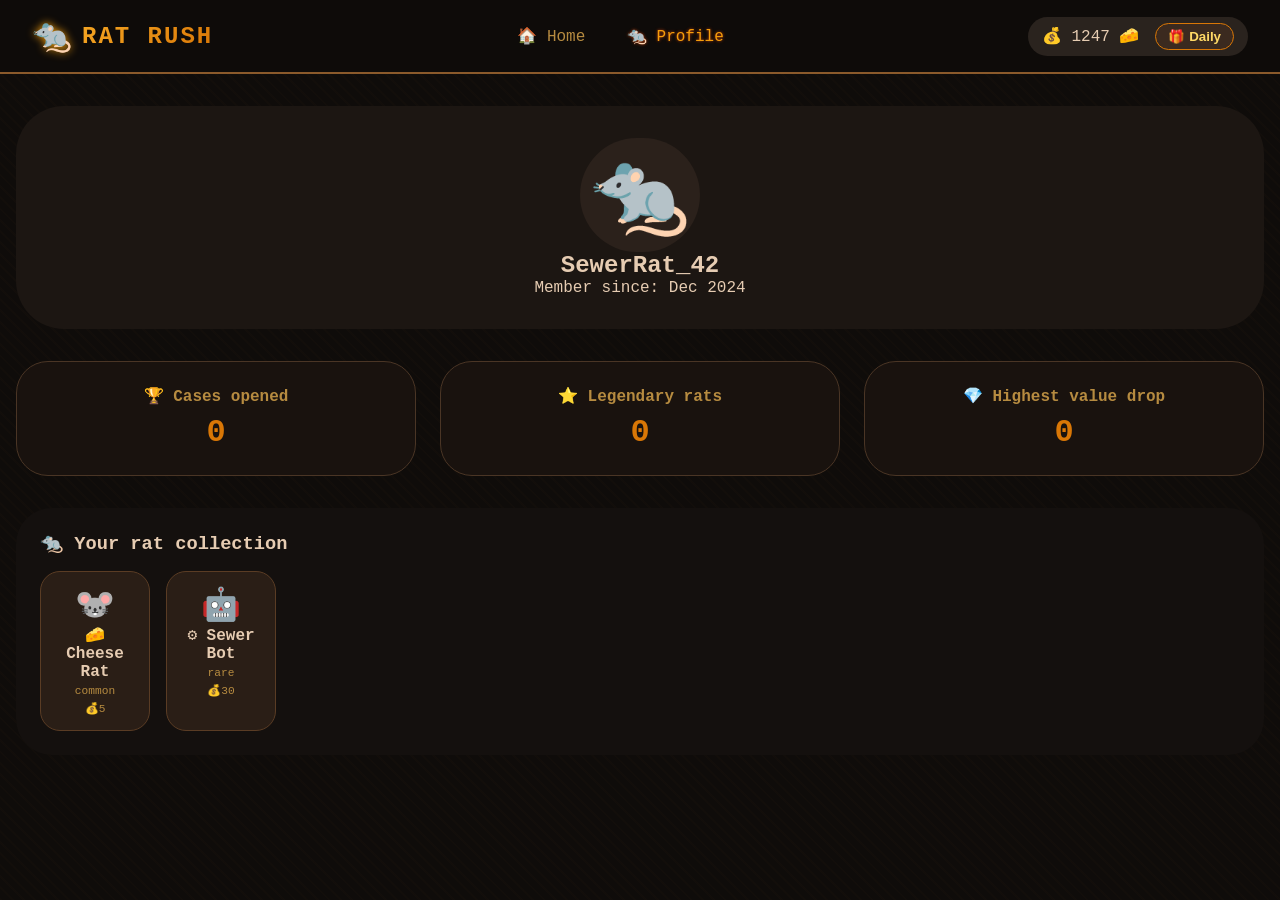
==== profile.html @ 148ac922 "Start добавил профиль и кейсами" ====
<!DOCTYPE html>
<html lang="en">
<head>
    <meta charset="UTF-8">
    <title>Rat Rush — Profile</title>
    <link rel="stylesheet" href="css/style.css">
    <link rel="stylesheet" href="css/profile.css">
</head>
<body>

    <nav class="navbar">
        <div class="logo">
            <span class="logo-icon">🐀</span>
            <span class="logo-text">RAT RUSH</span>
        </div>
        <div class="nav-links">
            <a href="index.html">🏠 Home</a>
            <a href="profile.html" class="active">🐀 Profile</a>
        </div>
        <div class="user-info">
            <span>💰 <span id="balance">1247</span> 🧀</span>
            <button id="dailyBonusBtn" class="daily-btn">🎁 Daily</button>
        </div>
    </nav>

    <main>
        <div class="profile-header">
            <div class="avatar">🐀</div>
            <h2>SewerRat_42</h2>
            <p>Member since: Dec 2024</p>
        </div>

        <div class="stats-grid">
            <div class="stat-card">
                <h3>🏆 Cases opened</h3>
                <p id="totalOpened">0</p>
            </div>
            <div class="stat-card">
                <h3>⭐ Legendary rats</h3>
                <p id="legendaryCount">0</p>
            </div>
            <div class="stat-card">
                <h3>💎 Highest value drop</h3>
                <p id="highestDrop">0</p>
            </div>
        </div>

        <div class="inventory">
            <h3>🐀 Your rat collection</h3>
            <div id="inventoryList" class="inventory-grid">
                <!-- loaded from localStorage -->
            </div>
        </div>
    </main>

    <script src="js/common.js"></script>
    <script src="js/profile.js"></script>
</body>
</html>
---- css/style.css ----
:root {
    --bg-dark: #0f0c0a;
    --bg-card: #1c1714;
    --border-color: #8b5a2b;
    --accent: #d97706;
    --accent-glow: #f59e0b;
    --text-primary: #e6ccb2;
    --text-secondary: #b68b40;
    --rat-red: #9e2a2a;
}

* {
    margin: 0;
    padding: 0;
    box-sizing: border-box;
}

body {
    font-family: 'Segoe UI', 'Courier New', monospace;
    background: var(--bg-dark);
    background-image: repeating-linear-gradient(45deg, rgba(80, 50, 20, 0.05) 0px, rgba(80, 50, 20, 0.05) 2px, transparent 2px, transparent 8px);
    color: var(--text-primary);
    min-height: 100vh;
}

.navbar {
    display: flex;
    justify-content: space-between;
    align-items: center;
    padding: 1rem 2rem;
    background: rgba(15, 12, 10, 0.95);
    border-bottom: 2px solid var(--border-color);
    backdrop-filter: blur(8px);
    position: sticky;
    top: 0;
    z-index: 10;
}

.logo {
    display: flex;
    align-items: center;
    gap: 0.5rem;
    font-size: 1.5rem;
    font-weight: bold;
    letter-spacing: 2px;
}

.logo-icon {
    font-size: 2rem;
    filter: drop-shadow(0 0 4px var(--accent-glow));
}

.logo-text {
    background: linear-gradient(135deg, #f5a623, #d97706);
    -webkit-background-clip: text;
    background-clip: text;
    color: transparent;
}

.nav-links a {
    color: var(--text-secondary);
    text-decoration: none;
    margin: 0 1rem;
    transition: 0.2s;
    font-weight: 500;
}

.nav-links a.active,
.nav-links a:hover {
    color: var(--accent-glow);
    text-shadow: 0 0 3px #c2410c;
}

.user-info {
    display: flex;
    gap: 1rem;
    align-items: center;
    background: #2a231e;
    padding: 6px 14px;
    border-radius: 40px;
}

.daily-btn {
    background: #3b2a1f;
    border: 1px solid var(--accent);
    color: #ffd966;
    padding: 5px 12px;
    border-radius: 20px;
    cursor: pointer;
    transition: 0.1s linear;
}

.daily-btn:active {
    transform: scale(0.96);
}

main {
    max-width: 1300px;
    margin: 2rem auto;
    padding: 0 1rem;
}

button {
    background: linear-gradient(180deg, #4a3727, #2c1d12);
    border: none;
    color: #f3c98b;
    padding: 8px 16px;
    border-radius: 30px;
    font-weight: bold;
    cursor: pointer;
    transition: all 0.15s;
}
button:hover {
    background: linear-gradient(180deg, #7a4f2e, #4a2e1a);
    box-shadow: 0 0 6px #f5a623;
}
---- css/profile.css ----
.profile-header {
    background: #1c1612;
    border-radius: 48px;
    padding: 2rem;
    text-align: center;
}

.avatar {
    font-size: 5rem;
    background: #2b211b;
    width: 120px;
    margin: 0 auto;
    border-radius: 70px;
    padding: 0.5rem;
}

.stats-grid {
    display: flex;
    gap: 1.5rem;
    margin: 2rem 0;
    flex-wrap: wrap;
}

.stat-card {
    background: #19120e;
    flex: 1;
    padding: 1.5rem;
    border-radius: 32px;
    text-align: center;
    border: 1px solid #4a3525;
}

.stat-card h3 {
    font-size: 1rem;
    color: var(--text-secondary);
    margin-bottom: 0.5rem;
}

.stat-card p {
    font-size: 2rem;
    font-weight: bold;
    color: var(--accent);
}

.inventory {
    background: #14100e;
    border-radius: 36px;
    padding: 1.5rem;
}

.inventory h3 {
    margin-bottom: 1rem;
}

.inventory-grid {
    display: flex;
    flex-wrap: wrap;
    gap: 1rem;
}

.inv-item {
    background: #2a1e16;
    padding: 0.8rem;
    border-radius: 20px;
    width: 110px;
    text-align: center;
    border: 1px solid #5a3c24;
    transition: 0.1s;
}

.inv-item:hover {
    border-color: var(--accent);
    transform: scale(1.02);
}

.inv-item small {
    color: var(--text-secondary);
    font-size: 0.7rem;
}
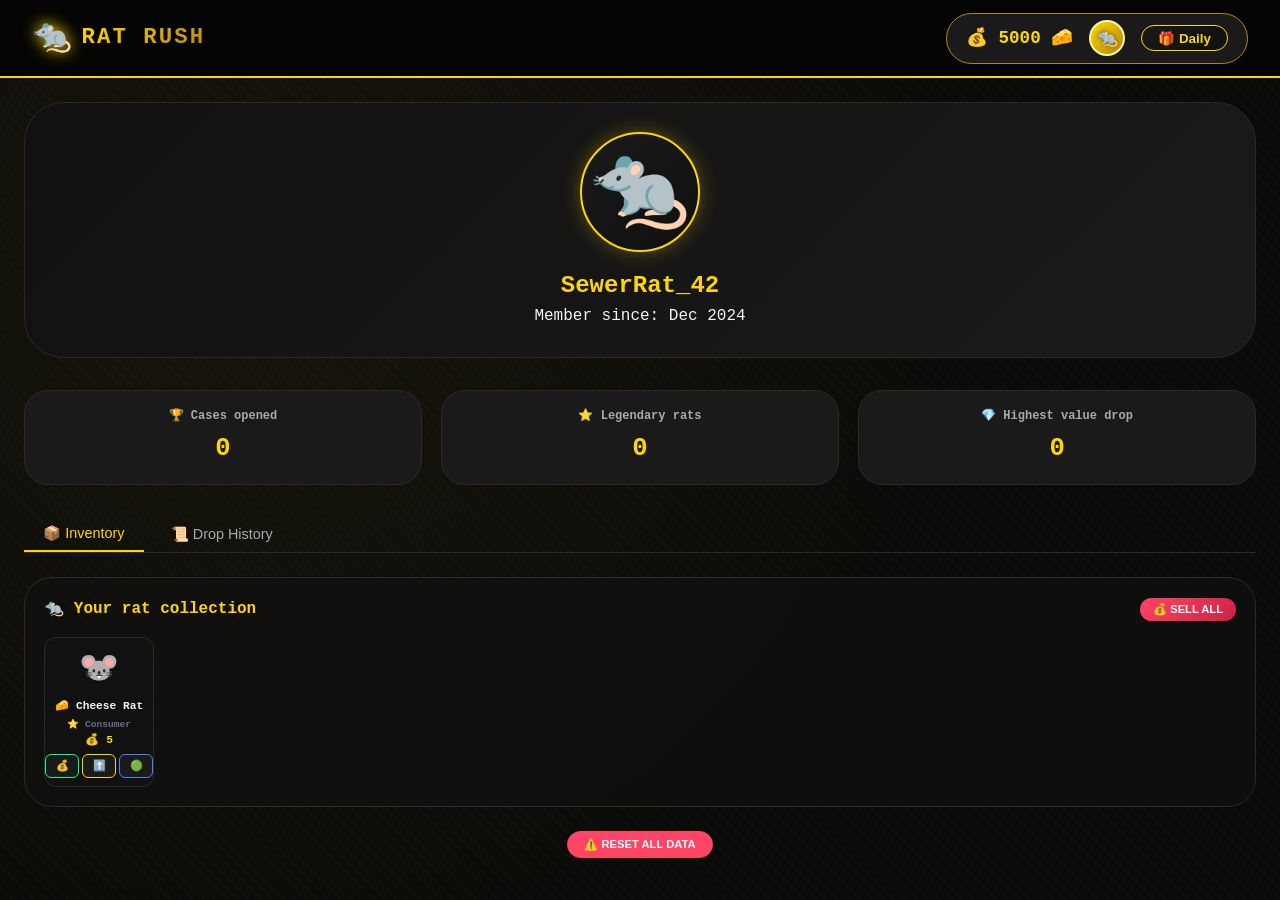
==== commit 8db3668d: "уяя пп" ====
--- a/profile.html
+++ b/profile.html
@@ -9,16 +9,15 @@
 <body>
 
     <nav class="navbar">
-        <div class="logo">
+        <div class="logo" id="logoLink" style="cursor: pointer;">
             <span class="logo-icon">🐀</span>
             <span class="logo-text">RAT RUSH</span>
         </div>
-        <div class="nav-links">
-            <a href="index.html">🏠 Home</a>
-            <a href="profile.html" class="active">🐀 Profile</a>
-        </div>
         <div class="user-info">
-            <span>💰 <span id="balance">1247</span> 🧀</span>
+            <span>💰 <span id="balance">5000</span> 🧀</span>
+            <div class="avatar-nav" id="avatarNav">
+                <span class="avatar-icon">🐀</span>
+            </div>
             <button id="dailyBonusBtn" class="daily-btn">🎁 Daily</button>
         </div>
     </nav>
@@ -45,11 +44,30 @@
             </div>
         </div>
 
-        <div class="inventory">
-            <h3>🐀 Your rat collection</h3>
-            <div id="inventoryList" class="inventory-grid">
-                <!-- loaded from localStorage -->
+        <div class="profile-tabs">
+            <button class="tab-btn active" data-tab="inventory">📦 Inventory</button>
+            <button class="tab-btn" data-tab="history">📜 Drop History</button>
+        </div>
+
+        <div id="inventoryTab" class="tab-content active">
+            <div class="inventory">
+                <div class="inventory-header">
+                    <h3>🐀 Your rat collection</h3>
+                    <button id="sellAllBtn" class="sell-all-btn">💰 SELL ALL</button>
+                </div>
+                <div id="inventoryList" class="inventory-grid"></div>
             </div>
+        </div>
+
+        <div id="historyTab" class="tab-content" style="display: none;">
+            <div class="history-section">
+                <h3>📜 Drop History</h3>
+                <div id="historyList" class="history-list"></div>
+            </div>
+        </div>
+        
+        <div class="danger-zone">
+            <button id="clearDataBtn" class="clear-data-btn">⚠️ RESET ALL DATA</button>
         </div>
     </main>
 
--- a/css/style.css
+++ b/css/style.css
@@ -1,12 +1,42 @@
+/* ========== ROOT VARIABLES — DARK GOLD THEME ========== */
 :root {
-    --bg-dark: #0f0c0a;
-    --bg-card: #1c1714;
-    --border-color: #8b5a2b;
-    --accent: #d97706;
-    --accent-glow: #f59e0b;
-    --text-primary: #e6ccb2;
-    --text-secondary: #b68b40;
-    --rat-red: #9e2a2a;
+    /* Основные цвета */
+    --bg-dark: #0a0a0a;
+    --bg-darker: #050505;
+    --bg-card: #111111;
+    --bg-elevated: #1a1a1a;
+    --bg-hover: #222222;
+    
+    /* Золотые акценты */
+    --gold: #ffd700;
+    --gold-dark: #b8860b;
+    --gold-glow: #ffaa00;
+    --gold-light: #fff3b0;
+    
+    /* Текст */
+    --text-primary: #f5f5f5;
+    --text-secondary: #aaaaaa;
+    --text-muted: #666666;
+    
+    /* Редкости CS2 */
+    --consumer: #6c6c6c;
+    --industrial: #4c9e6c;
+    --mil-spec: #3a6ea5;
+    --restricted: #9b4dff;
+    --classified: #e8672a;
+    --covert: #e54b9e;
+    --knife: #ffd700;
+    
+    /* Статусы */
+    --success: #00ff88;
+    --warning: #ffaa44;
+    --error: #ff4466;
+    
+    /* Границы и тени */
+    --border: #2a2a2a;
+    --border-light: #3a3a3a;
+    --glow-gold: 0 0 10px rgba(255, 215, 0, 0.5);
+    --glow-gold-strong: 0 0 20px rgba(255, 215, 0, 0.4);
 }
 
 * {
@@ -16,101 +46,328 @@
 }
 
 body {
-    font-family: 'Segoe UI', 'Courier New', monospace;
+    font-family: 'Segoe UI', 'Poppins', 'Courier New', monospace;
     background: var(--bg-dark);
-    background-image: repeating-linear-gradient(45deg, rgba(80, 50, 20, 0.05) 0px, rgba(80, 50, 20, 0.05) 2px, transparent 2px, transparent 8px);
+    background-image: 
+        repeating-linear-gradient(45deg, rgba(255, 215, 0, 0.02) 0px, rgba(255, 215, 0, 0.02) 2px, transparent 2px, transparent 8px),
+        radial-gradient(circle at 20% 30%, rgba(255, 215, 0, 0.05), transparent 60%);
     color: var(--text-primary);
     min-height: 100vh;
-}
-
+    line-height: 1.5;
+}
+
+/* ========== СКРОЛЛБАР ========== */
+::-webkit-scrollbar {
+    width: 8px;
+    height: 8px;
+}
+
+::-webkit-scrollbar-track {
+    background: var(--bg-darker);
+    border-radius: 10px;
+}
+
+::-webkit-scrollbar-thumb {
+    background: var(--gold);
+    border-radius: 10px;
+}
+
+::-webkit-scrollbar-thumb:hover {
+    background: var(--gold-dark);
+}
+
+/* ========== НАВИГАЦИЯ ========== */
 .navbar {
     display: flex;
     justify-content: space-between;
     align-items: center;
-    padding: 1rem 2rem;
-    background: rgba(15, 12, 10, 0.95);
-    border-bottom: 2px solid var(--border-color);
-    backdrop-filter: blur(8px);
+    padding: 0.8rem 2rem;
+    background: rgba(5, 5, 5, 0.95);
+    border-bottom: 2px solid var(--gold);
+    backdrop-filter: blur(12px);
     position: sticky;
     top: 0;
-    z-index: 10;
+    z-index: 100;
 }
 
 .logo {
     display: flex;
     align-items: center;
-    gap: 0.5rem;
-    font-size: 1.5rem;
-    font-weight: bold;
-    letter-spacing: 2px;
+    gap: 0.6rem;
+    font-size: 1.4rem;
+    font-weight: bold;
 }
 
 .logo-icon {
     font-size: 2rem;
-    filter: drop-shadow(0 0 4px var(--accent-glow));
+    filter: drop-shadow(0 0 8px var(--gold));
+    animation: goldPulse 2s infinite;
+}
+
+@keyframes goldPulse {
+    0%, 100% { filter: drop-shadow(0 0 4px var(--gold)); }
+    50% { filter: drop-shadow(0 0 16px var(--gold)); }
 }
 
 .logo-text {
-    background: linear-gradient(135deg, #f5a623, #d97706);
+    background: linear-gradient(135deg, var(--gold), var(--gold-dark));
     -webkit-background-clip: text;
     background-clip: text;
     color: transparent;
+    letter-spacing: 2px;
+}
+
+.nav-links {
+    display: flex;
+    gap: 0.5rem;
 }
 
 .nav-links a {
     color: var(--text-secondary);
     text-decoration: none;
-    margin: 0 1rem;
-    transition: 0.2s;
+    padding: 0.5rem 1rem;
+    border-radius: 30px;
+    transition: all 0.2s;
     font-weight: 500;
 }
 
 .nav-links a.active,
 .nav-links a:hover {
-    color: var(--accent-glow);
-    text-shadow: 0 0 3px #c2410c;
+    color: var(--gold);
+    background: rgba(255, 215, 0, 0.1);
+    text-shadow: 0 0 8px rgba(255, 215, 0, 0.5);
 }
 
 .user-info {
     display: flex;
     gap: 1rem;
     align-items: center;
-    background: #2a231e;
-    padding: 6px 14px;
+    background: var(--bg-elevated);
+    padding: 0.4rem 1.2rem;
     border-radius: 40px;
+    border: 1px solid var(--gold-dark);
+}
+
+.user-info span {
+    color: var(--gold);
+    font-weight: bold;
+    font-size: 1.1rem;
 }
 
 .daily-btn {
-    background: #3b2a1f;
-    border: 1px solid var(--accent);
-    color: #ffd966;
-    padding: 5px 12px;
-    border-radius: 20px;
-    cursor: pointer;
-    transition: 0.1s linear;
-}
-
-.daily-btn:active {
-    transform: scale(0.96);
-}
-
+    background: linear-gradient(135deg, #1a1a1a, #0f0f0f);
+    border: 1px solid var(--gold);
+    color: var(--gold);
+    padding: 0.3rem 1rem;
+    border-radius: 30px;
+    cursor: pointer;
+    transition: all 0.2s;
+    font-weight: bold;
+}
+
+.daily-btn:hover {
+    background: rgba(255, 215, 0, 0.15);
+    box-shadow: var(--glow-gold);
+    transform: scale(1.02);
+}
+
+/* ========== ОСНОВНОЙ КОНТЕЙНЕР ========== */
 main {
-    max-width: 1300px;
-    margin: 2rem auto;
-    padding: 0 1rem;
-}
-
+    max-width: 1400px;
+    margin: 1.5rem auto;
+    padding: 0 1.5rem;
+}
+
+/* ========== КНОПКИ (ОБЩИЕ) ========== */
 button {
-    background: linear-gradient(180deg, #4a3727, #2c1d12);
-    border: none;
-    color: #f3c98b;
-    padding: 8px 16px;
+    background: linear-gradient(135deg, #1a1a1a, #0f0f0f);
+    border: 1px solid var(--border);
+    color: var(--text-primary);
+    padding: 0.5rem 1rem;
     border-radius: 30px;
-    font-weight: bold;
-    cursor: pointer;
-    transition: all 0.15s;
-}
+    cursor: pointer;
+    transition: all 0.2s;
+    font-weight: 500;
+}
+
 button:hover {
-    background: linear-gradient(180deg, #7a4f2e, #4a2e1a);
-    box-shadow: 0 0 6px #f5a623;
+    border-color: var(--gold);
+    box-shadow: var(--glow-gold);
+    transform: translateY(-2px);
+}
+
+button:active {
+    transform: translateY(1px);
+}
+
+/* ========== АНИМАЦИИ ========== */
+@keyframes fadeInUp {
+    from {
+        opacity: 0;
+        transform: translateY(20px);
+    }
+    to {
+        opacity: 1;
+        transform: translateY(0);
+    }
+}
+/* Добавить в конец файла */
+
+/* Аватар в навигации */
+.avatar-nav {
+    width: 36px;
+    height: 36px;
+    background: linear-gradient(135deg, var(--gold), var(--gold-dark));
+    border-radius: 50%;
+    display: flex;
+    align-items: center;
+    justify-content: center;
+    cursor: pointer;
+    transition: all 0.2s;
+    border: 2px solid var(--gold-light);
+}
+
+.avatar-nav:hover {
+    transform: scale(1.05);
+    box-shadow: var(--glow-gold);
+}
+
+.avatar-icon {
+    font-size: 1.3rem;
+    filter: drop-shadow(0 0 2px rgba(0,0,0,0.5));
+}
+
+/* Логотип как ссылка */
+.logo {
+    cursor: pointer;
+}
+/* Добавить в конец файла, если этих стилей нет */
+
+/* Аватар в навигации */
+.avatar-nav {
+    width: 36px;
+    height: 36px;
+    background: linear-gradient(135deg, var(--gold), var(--gold-dark));
+    border-radius: 50%;
+    display: flex;
+    align-items: center;
+    justify-content: center;
+    cursor: pointer;
+    transition: all 0.2s;
+    border: 2px solid var(--gold-light);
+}
+
+.avatar-nav:hover {
+    transform: scale(1.05);
+    box-shadow: var(--glow-gold);
+}
+
+.avatar-icon {
+    font-size: 1.3rem;
+    filter: drop-shadow(0 0 2px rgba(0,0,0,0.5));
+}
+
+/* Логотип как ссылка */
+.logo {
+    cursor: pointer;
+}
+/* Добавить в конец файла */
+
+/* ========== УВЕДОМЛЕНИЯ ========== */
+.notification-area {
+    position: fixed;
+    top: 80px;
+    right: 20px;
+    z-index: 1000;
+    display: flex;
+    flex-direction: column;
+    gap: 8px;
+    pointer-events: none;
+}
+
+.notification {
+    background: linear-gradient(135deg, #1a1a1a, #0f0f0f);
+    border-left: 4px solid var(--gold);
+    border-radius: 12px;
+    padding: 10px 15px;
+    min-width: 250px;
+    max-width: 320px;
+    box-shadow: 0 5px 20px rgba(0, 0, 0, 0.5);
+    animation: slideInRight 0.3s ease-out forwards;
+    pointer-events: auto;
+    cursor: pointer;
+    transition: 0.2s;
+}
+
+.notification:hover {
+    transform: translateX(-3px);
+    background: linear-gradient(135deg, #222222, #151515);
+}
+
+.notification-sell {
+    border-left-color: #00ff88;
+}
+
+.notification-sell .notification-title {
+    color: #00ff88;
+}
+
+.notification-buy {
+    border-left-color: #ffaa44;
+}
+
+.notification-buy .notification-title {
+    color: #ffaa44;
+}
+
+.notification-upgrade {
+    border-left-color: var(--gold);
+}
+
+.notification-upgrade .notification-title {
+    color: var(--gold);
+}
+
+.notification-title {
+    font-size: 0.8rem;
+    font-weight: bold;
+    margin-bottom: 4px;
+}
+
+.notification-message {
+    font-size: 0.7rem;
+    color: var(--text-secondary);
+}
+
+.notification-value {
+    font-size: 0.75rem;
+    font-weight: bold;
+    color: var(--gold);
+    margin-top: 4px;
+}
+
+@keyframes slideInRight {
+    from {
+        opacity: 0;
+        transform: translateX(100px);
+    }
+    to {
+        opacity: 1;
+        transform: translateX(0);
+    }
+}
+
+@keyframes fadeOut {
+    from {
+        opacity: 1;
+        transform: translateX(0);
+    }
+    to {
+        opacity: 0;
+        transform: translateX(50px);
+    }
+}
+
+.notification.fade-out {
+    animation: fadeOut 0.3s ease-in forwards;
 }
--- a/css/profile.css
+++ b/css/profile.css
@@ -1,79 +1,465 @@
+/* ========== ПРОФИЛЬ — DARK GOLD THEME ========== */
+:root {
+    --bg-dark: #0a0a0a;
+    --bg-card: #111111;
+    --bg-elevated: #1a1a1a;
+    --gold: #ffd700;
+    --gold-dark: #b8860b;
+    --gold-light: #fff3b0;
+    --text-primary: #f5f5f5;
+    --text-secondary: #aaaaaa;
+    --text-muted: #666666;
+    --border: #2a2a2a;
+    --glow-gold: 0 0 10px rgba(255, 215, 0, 0.5);
+}
+
 .profile-header {
-    background: #1c1612;
-    border-radius: 48px;
-    padding: 2rem;
+    background: linear-gradient(135deg, var(--bg-card), var(--bg-elevated));
+    border-radius: 40px;
+    padding: 1.8rem;
     text-align: center;
+    border: 1px solid var(--border);
+    margin-bottom: 2rem;
 }
 
 .avatar {
     font-size: 5rem;
-    background: #2b211b;
+    background: linear-gradient(135deg, #1a1a1a, #0f0f0f);
     width: 120px;
+    height: 120px;
     margin: 0 auto;
-    border-radius: 70px;
+    border-radius: 60px;
+    display: flex;
+    align-items: center;
+    justify-content: center;
+    border: 2px solid var(--gold);
+    box-shadow: 0 0 20px rgba(255, 215, 0, 0.3);
+}
+
+.profile-header h2 {
+    margin-top: 1rem;
+    color: var(--gold);
+    font-size: 1.5rem;
+}
+
+/* Статистика */
+.stats-grid {
+    display: flex;
+    gap: 1.2rem;
+    margin-bottom: 2rem;
+    flex-wrap: wrap;
+}
+
+.stat-card {
+    background: var(--bg-elevated);
+    flex: 1;
+    min-width: 120px;
+    padding: 1rem;
+    border-radius: 24px;
+    text-align: center;
+    border: 1px solid var(--border);
+    transition: 0.2s;
+}
+
+.stat-card:hover {
+    border-color: var(--gold);
+    transform: translateY(-3px);
+}
+
+.stat-card h3 {
+    font-size: 0.75rem;
+    color: var(--text-secondary);
+    margin-bottom: 0.3rem;
+}
+
+.stat-card p {
+    font-size: 1.6rem;
+    font-weight: bold;
+    color: var(--gold);
+}
+
+/* Вкладки */
+.profile-tabs {
+    display: flex;
+    gap: 0.5rem;
+    margin-bottom: 1.5rem;
+    border-bottom: 1px solid var(--border);
+}
+
+.tab-btn {
+    background: transparent;
+    border: none;
+    color: var(--text-secondary);
+    padding: 0.5rem 1.2rem;
+    font-size: 0.9rem;
+    cursor: pointer;
+    transition: 0.2s;
+    border-radius: 20px;
+}
+
+.tab-btn:hover {
+    color: var(--gold);
+    background: rgba(255, 215, 0, 0.1);
+}
+
+.tab-btn.active {
+    color: var(--gold);
+    border-bottom: 2px solid var(--gold);
+    border-radius: 0;
+}
+
+/* ИНВЕНТАРЬ */
+.inventory {
+    background: rgba(17, 17, 17, 0.7);
+    border-radius: 28px;
+    padding: 1.2rem;
+    border: 1px solid var(--border);
+}
+
+.inventory-header {
+    display: flex;
+    justify-content: space-between;
+    align-items: center;
+    margin-bottom: 1rem;
+    flex-wrap: wrap;
+}
+
+.inventory-header h3 {
+    color: var(--gold);
+    font-size: 1rem;
+}
+
+.sell-all-btn {
+    background: linear-gradient(135deg, #ff4466, #cc2244);
+    border: none;
+    color: white;
+    padding: 0.3rem 0.8rem;
+    border-radius: 16px;
+    font-weight: bold;
+    cursor: pointer;
+    font-size: 0.7rem;
+    transition: 0.2s;
+}
+
+.sell-all-btn:hover {
+    transform: translateY(-1px);
+    box-shadow: 0 0 8px rgba(255, 68, 102, 0.5);
+}
+
+.inventory-grid {
+    display: flex;
+    flex-wrap: wrap;
+    gap: 0.8rem;
+}
+
+/* КАРТОЧКА ПРЕДМЕТА — маленькая, как на скрине */
+.inv-item {
+    background: var(--bg-card);
     padding: 0.5rem;
-}
-
-.stats-grid {
-    display: flex;
-    gap: 1.5rem;
-    margin: 2rem 0;
-    flex-wrap: wrap;
-}
-
-.stat-card {
-    background: #19120e;
-    flex: 1;
-    padding: 1.5rem;
-    border-radius: 32px;
-    text-align: center;
-    border: 1px solid #4a3525;
-}
-
-.stat-card h3 {
-    font-size: 1rem;
-    color: var(--text-secondary);
-    margin-bottom: 0.5rem;
-}
-
-.stat-card p {
-    font-size: 2rem;
-    font-weight: bold;
-    color: var(--accent);
-}
-
-.inventory {
-    background: #14100e;
-    border-radius: 36px;
-    padding: 1.5rem;
-}
-
-.inventory h3 {
-    margin-bottom: 1rem;
-}
-
-.inventory-grid {
-    display: flex;
-    flex-wrap: wrap;
-    gap: 1rem;
-}
-
-.inv-item {
-    background: #2a1e16;
-    padding: 0.8rem;
-    border-radius: 20px;
+    border-radius: 12px;
     width: 110px;
     text-align: center;
-    border: 1px solid #5a3c24;
-    transition: 0.1s;
+    border: 1px solid var(--border);
+    transition: all 0.2s;
+    position: relative;
 }
 
 .inv-item:hover {
-    border-color: var(--accent);
+    transform: translateY(-2px);
+    border-color: var(--gold);
+}
+
+.inv-icon {
+    font-size: 2rem;
+}
+
+.inv-name {
+    font-weight: bold;
+    font-size: 0.7rem;
+    white-space: nowrap;
+    overflow: hidden;
+    text-overflow: ellipsis;
+    color: var(--text-primary);
+    margin: 0.2rem 0;
+}
+
+.inv-rarity {
+    font-size: 0.6rem;
+    font-weight: bold;
+}
+
+.inv-value {
+    font-size: 0.7rem;
+    color: var(--gold);
+    font-weight: bold;
+}
+
+/* МАЛЕНЬКИЕ КНОПКИ */
+.inv-actions {
+    display: flex;
+    gap: 0.2rem;
+    justify-content: center;
+    margin-top: 0.3rem;
+}
+
+/* Микро-кнопки с иконками */
+.inv-action-btn {
+    background: #1a1a1a;
+    border: 1px solid var(--border);
+    color: var(--text-secondary);
+    width: 24px;
+    height: 24px;
+    border-radius: 6px;
+    font-size: 0.65rem;
+    cursor: pointer;
+    transition: all 0.15s;
+    display: flex;
+    align-items: center;
+    justify-content: center;
+}
+
+.inv-action-btn:hover {
+    transform: translateY(-1px);
+}
+
+.inv-action-btn.sell {
+    border-color: #00ff88;
+    color: #00ff88;
+}
+.inv-action-btn.sell:hover {
+    background: rgba(0, 255, 136, 0.15);
+}
+
+.inv-action-btn.upgrade {
+    border-color: var(--gold);
+    color: var(--gold);
+}
+.inv-action-btn.upgrade:hover {
+    background: rgba(255, 215, 0, 0.15);
+}
+
+.inv-action-btn.steam {
+    border-color: #4488ff;
+    color: #4488ff;
+}
+.inv-action-btn.steam:hover {
+    background: rgba(68, 136, 255, 0.15);
+}
+
+/* ========== TOOLTIP (ВСПЛЫВАЮЩАЯ ПОДСКАЗКА) ========== */
+.tooltip-container {
+    position: relative;
+    display: inline-block;
+}
+
+.tooltip-text {
+    visibility: hidden;
+    opacity: 0;
+    background: linear-gradient(135deg, #1a1a1a, #0f0f0f);
+    color: var(--gold);
+    text-align: center;
+    padding: 0.4rem 0.7rem;
+    border-radius: 12px;
+    border: 1px solid var(--gold);
+    font-size: 0.7rem;
+    font-weight: normal;
+    white-space: nowrap;
+    position: absolute;
+    bottom: 130%;
+    left: 50%;
+    transform: translateX(-50%);
+    z-index: 100;
+    transition: all 0.2s ease;
+    box-shadow: var(--glow-gold);
+    pointer-events: none;
+    font-family: inherit;
+}
+
+.tooltip-text::after {
+    content: '';
+    position: absolute;
+    top: 100%;
+    left: 50%;
+    margin-left: -5px;
+    border-width: 5px;
+    border-style: solid;
+    border-color: var(--gold) transparent transparent transparent;
+}
+
+.tooltip-container:hover .tooltip-text {
+    visibility: visible;
+    opacity: 1;
+    bottom: 135%;
+}
+
+/* ИСТОРИЯ */
+.history-section {
+    background: rgba(17, 17, 17, 0.7);
+    border-radius: 28px;
+    padding: 1.2rem;
+    border: 1px solid var(--border);
+}
+
+.history-section h3 {
+    color: var(--gold);
+    margin-bottom: 1rem;
+    font-size: 1rem;
+}
+
+.history-list {
+    display: flex;
+    flex-direction: column;
+    gap: 0.6rem;
+    max-height: 500px;
+    overflow-y: auto;
+}
+
+/* Элемент истории — как на скриншоте */
+.history-item {
+    background: var(--bg-card);
+    border-radius: 16px;
+    padding: 0.8rem;
+    display: flex;
+    align-items: center;
+    gap: 0.8rem;
+    flex-wrap: wrap;
+    border: 1px solid var(--border);
+    transition: 0.2s;
+}
+
+.history-item:hover {
+    border-color: var(--gold);
+}
+
+.history-icon {
+    font-size: 2rem;
+}
+
+.history-info {
+    flex: 1;
+    min-width: 150px;
+}
+
+.history-name {
+    font-weight: bold;
+    font-size: 0.85rem;
+    color: var(--text-primary);
+}
+
+.history-details {
+    font-size: 0.65rem;
+    color: var(--text-muted);
+}
+
+.history-rarity {
+    font-size: 0.7rem;
+    font-weight: bold;
+}
+
+.history-value {
+    font-size: 0.85rem;
+    font-weight: bold;
+    color: var(--gold);
+}
+
+.history-status {
+    font-size: 0.65rem;
+    padding: 0.2rem 0.5rem;
+    border-radius: 12px;
+    background: rgba(0, 255, 136, 0.15);
+    color: #00ff88;
+    border: 1px solid #00ff88;
+}
+
+.history-status.sold {
+    background: rgba(255, 68, 102, 0.15);
+    color: #ff4466;
+    border-color: #ff4466;
+}
+
+.history-status.upgraded {
+    background: rgba(255, 215, 0, 0.15);
+    color: var(--gold);
+    border-color: var(--gold);
+}
+
+.history-actions {
+    display: flex;
+    gap: 0.3rem;
+}
+
+.history-action-btn {
+    background: #1a1a1a;
+    border: 1px solid var(--border);
+    color: var(--text-secondary);
+    width: 28px;
+    height: 28px;
+    border-radius: 8px;
+    font-size: 0.7rem;
+    cursor: pointer;
+    transition: 0.15s;
+    display: flex;
+    align-items: center;
+    justify-content: center;
+    position: relative;
+}
+
+.history-action-btn:hover {
+    transform: translateY(-1px);
+}
+
+.history-action-btn.sell {
+    border-color: #00ff88;
+    color: #00ff88;
+}
+.history-action-btn.sell:hover {
+    background: rgba(0, 255, 136, 0.15);
+}
+
+.history-action-btn.upgrade {
+    border-color: var(--gold);
+    color: var(--gold);
+}
+.history-action-btn.upgrade:hover {
+    background: rgba(255, 215, 0, 0.15);
+}
+
+/* Danger zone */
+.danger-zone {
+    margin-top: 1.5rem;
+    text-align: center;
+}
+
+.clear-data-btn {
+    background: #ff4466;
+    border: 1px solid #ff4466;
+    color: white;
+    padding: 0.4rem 1rem;
+    border-radius: 20px;
+    font-size: 0.7rem;
+    font-weight: bold;
+    cursor: pointer;
+    transition: 0.2s;
+}
+
+.clear-data-btn:hover {
+    background: #ff6688;
     transform: scale(1.02);
 }
 
-.inv-item small {
-    color: var(--text-secondary);
-    font-size: 0.7rem;
+/* Адаптив */
+@media (max-width: 600px) {
+    .inv-item {
+        width: 95px;
+    }
+    .inv-icon {
+        font-size: 1.6rem;
+    }
+    .history-item {
+        flex-direction: column;
+        text-align: center;
+    }
+    .history-actions {
+        justify-content: center;
+    }
 }
